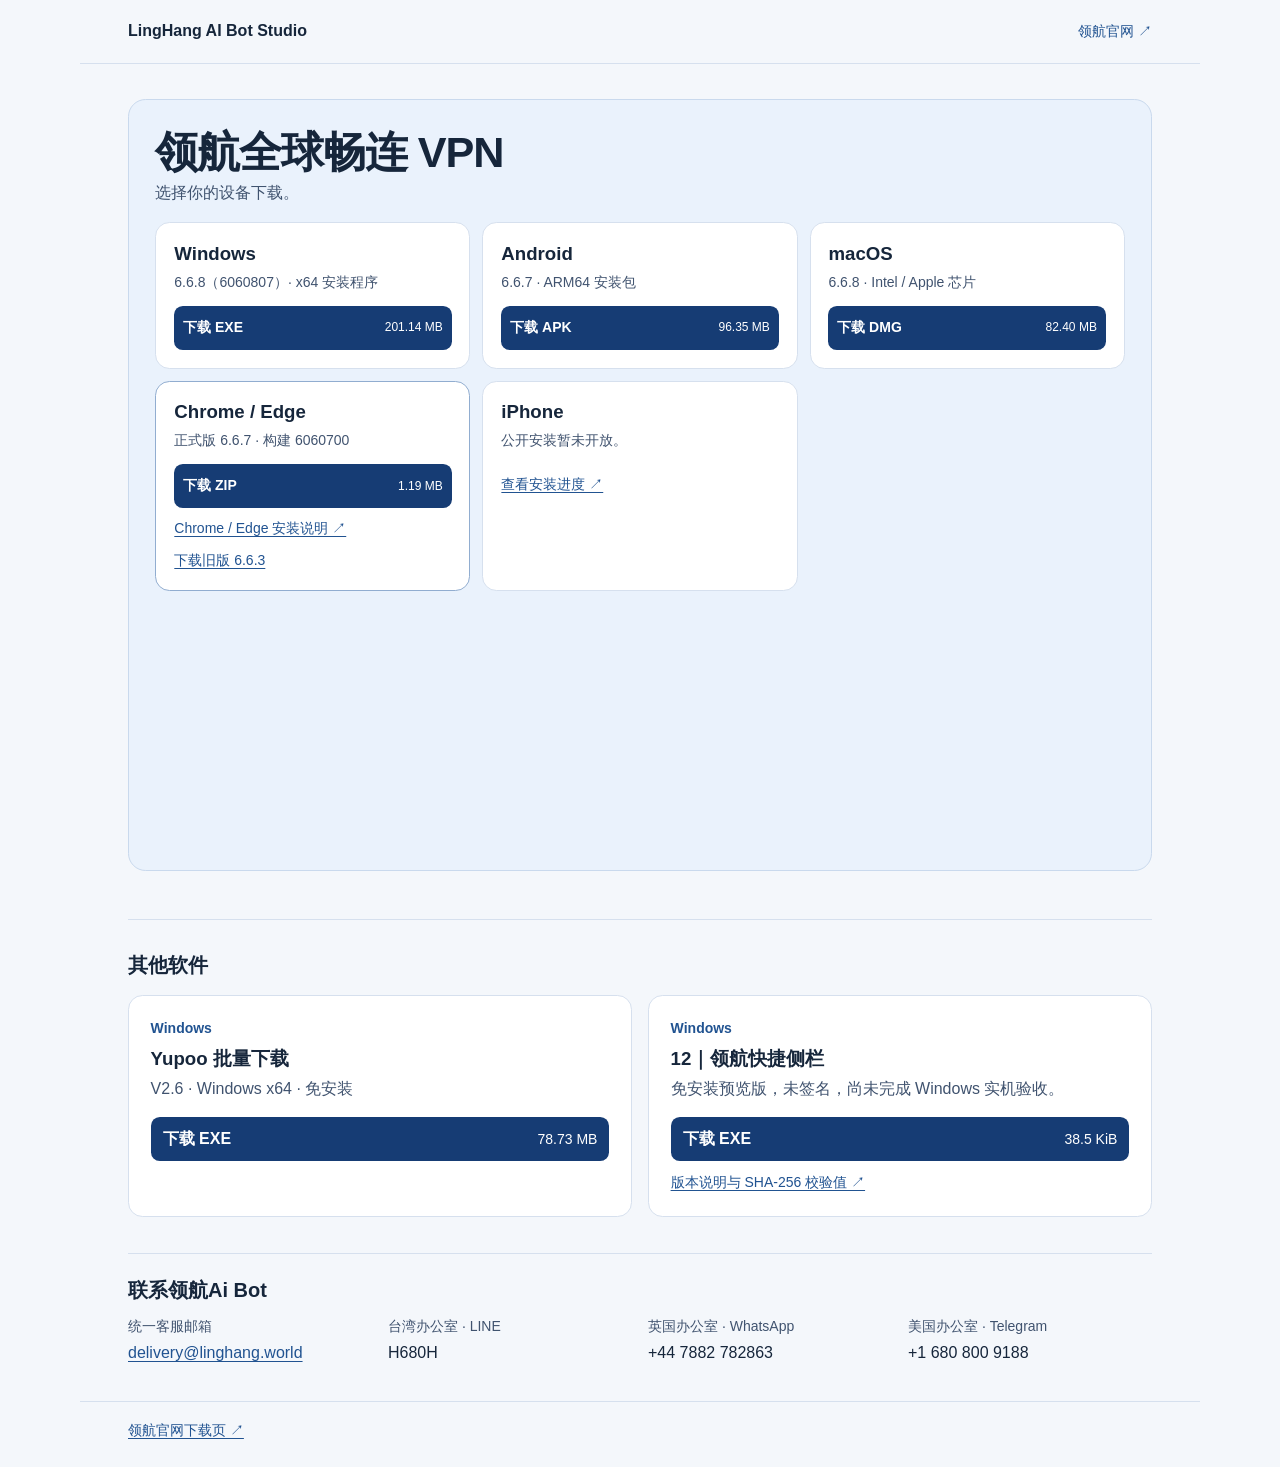
==== index.html @ 9cdcf5c1 "Group VPN and software downloads and add Yupoo Windows executable" ====
<!doctype html>
<html lang="zh-CN">
<head>
  <meta charset="utf-8">
  <meta name="viewport" content="width=device-width,initial-scale=1">
  <meta name="description" content="公开安装包与适用设备。">
  <title>LingHang AI Bot Studio · 软件下载</title>
  <link rel="stylesheet" href="styles.css">
</head>
<body>
  <header class="top"><a class="brand" href="./">LingHang AI Bot Studio</a><a href="https://www.linghang.world/">领航官网 ↗</a></header>
  <main class="download-catalog">
    <section class="project-group vpn-group" aria-labelledby="vpn-title">
      <header class="project-heading">
        <h1 id="vpn-title">领航全球畅连 VPN</h1>
        <p>选择你的设备下载。</p>
      </header>
      <div class="downloads vpn-downloads">
        <article>
        <h2>Windows</h2>
        <p>6.6.8（6060807）· x64 安装程序</p>
        <a class="download" href="https://github.com/safaeaefasf/linghang-downloads/releases/download/windows-6.6.8-6060807/Linghang-Setup-6.6.8-6060807-win-x64.exe" data-asset="Linghang-Setup-6.6.8-6060807-win-x64.exe">下载 EXE <span>201.14 MB</span></a>
      </article>
        <article>
        <h2>Android</h2>
        <p>6.6.7 · ARM64 安装包</p>
        <a class="download" href="https://github.com/safaeaefasf/linghang-downloads/releases/download/android-6.6.7-6060700/linghang-6.6.7-android-arm64-release.apk" data-asset="linghang-6.6.7-android-arm64-release.apk">下载 APK <span>96.35 MB</span></a>
      </article>
        <article>
        <h2>macOS</h2>
        <p>6.6.8 · Intel / Apple 芯片</p>
        <a class="download" href="https://github.com/safaeaefasf/linghang-downloads/releases/download/macos-6.6.8-6060801/Linghang-6.6.8-6060801-macOS-universal.dmg" data-asset="Linghang-6.6.8-6060801-macOS-universal.dmg">下载 DMG <span>82.40 MB</span></a>
      </article>
        <article class="browser-card">
        <h2>Chrome / Edge</h2>
        <p>正式版 6.6.7 · 构建 6060700</p>
        <a class="download" href="https://github.com/safaeaefasf/linghang-downloads/releases/download/browser-6.6.7-6060700/linghang-browser-6.6.7.zip" data-asset="linghang-browser-6.6.7.zip">下载 ZIP <span>1.19 MB</span></a>
        <div class="browser-links">
          <a class="secondary" href="https://www.linghang.world/downloads#web-launcher">Chrome / Edge 安装说明 ↗</a>
          <a class="secondary" href="https://github.com/safaeaefasf/linghang-downloads/releases/download/downloads-20261115/linghang-browser-6.6.3.zip" data-asset="linghang-browser-6.6.3.zip">下载旧版 6.6.3</a>
        </div>
      </article>
        <article>
        <h2>iPhone</h2>
        <p>公开安装暂未开放。</p>
        <a class="secondary" href="https://www.linghang.world/downloads#iphone-installation">查看安装进度 ↗</a>
      </article>
      </div>
    </section>

    <section id="other-software" class="project-group other-projects" aria-labelledby="other-title">
      <header class="project-heading"><h2 id="other-title">其他软件</h2></header>
      <div class="downloads other-downloads">
        <article id="yupoo-downloader">
        <p class="platform">Windows</p>
        <h3>Yupoo 批量下载</h3>
        <p>V2.6 · Windows x64 · 免安装</p>
        <a class="download" href="https://github.com/safaeaefasf/linghang-downloads/releases/download/yupoo-album-downloader-v2.6-20261121/Lieta_Yupoo_Downloader.exe" data-asset="Lieta_Yupoo_Downloader.exe">下载 EXE <span>78.73 MB</span></a>
      </article>
        <article id="desktop-sidebar">
        <p class="platform">Windows</p>
        <h3>12｜领航快捷侧栏</h3>
        <p>免安装预览版，未签名，尚未完成 Windows 实机验收。</p>
        <a class="download" href="https://github.com/safaeaefasf/linghang-downloads/releases/download/desktop-sidebar-20261116/Linghang-Desktop-Sidebar-Portable.exe" data-asset="Linghang-Desktop-Sidebar-Portable.exe">下载 EXE <span>38.5 KiB</span></a>
        <a class="secondary" href="https://github.com/safaeaefasf/linghang-downloads/releases/tag/desktop-sidebar-20261116">版本说明与 SHA-256 校验值 ↗</a>
      </article>
      </div>
    </section>

    <section class="contact" aria-labelledby="contact-title">
      <h2 id="contact-title">联系领航Ai Bot</h2>
      <address>
        <dl>
          <div><dt>统一客服邮箱</dt><dd><a href="mailto:delivery@linghang.world">delivery@linghang.world</a></dd></div>
          <div><dt>台湾办公室 · LINE</dt><dd>H680H</dd></div>
          <div><dt>英国办公室 · WhatsApp</dt><dd>+44 7882 782863</dd></div>
          <div><dt>美国办公室 · Telegram</dt><dd>+1 680 800 9188</dd></div>
        </dl>
      </address>
    </section>
  </main>
  <footer><a href="https://www.linghang.world/downloads">领航官网下载页 ↗</a></footer>
</body>
</html>
---- styles.css ----
:root {
  color-scheme: light;
  font-family: Inter, "Segoe UI", "Microsoft YaHei", "PingFang SC", sans-serif;
  font-size: 100%;
  line-height: 1.55;
  color: #16263b;
  background: #f4f7fb;
  --color-muted: #40536f;
  --color-link: #215391;
  --color-line: #d6e0ee;
  --color-primary: #163c74;
  --color-primary-hover: #22538d;
  --text-small: .875rem;
  --text-body: 1rem;
  --text-card: 1.25rem;
  --text-page: clamp(2rem, 1.63rem + 1.6vw, 3rem);
  --gutter: clamp(1rem, 4vw, 3rem);
}

*, *::before, *::after { box-sizing: border-box; }
body { margin: 0; font-size: var(--text-body); }
a { color: var(--color-link); text-underline-offset: .2em; }
a:focus-visible { outline: 3px solid #1768ba; outline-offset: 4px; }

.top, main, footer {
  width: min(100%, 70rem);
  margin-inline: auto;
  padding-inline: var(--gutter);
}

.top {
  display: flex;
  align-items: center;
  justify-content: space-between;
  flex-wrap: wrap;
  gap: .5rem 1rem;
  min-block-size: 4rem;
  padding-block: .75rem;
  border-bottom: 1px solid var(--color-line);
}
.top a { font-size: var(--text-small); text-decoration: none; }
.top a:hover { text-decoration: underline; }
.top .brand { color: inherit; font-size: var(--text-body); font-weight: 700; }

main { padding-block: clamp(1.75rem, 5vw, 3.5rem); }
h1 {
  margin: 0;
  font-size: var(--text-page);
  font-weight: 750;
  letter-spacing: -.025em;
  line-height: 1.16;
}
.intro { margin: .65rem 0 1.65rem; color: var(--color-muted); }
.downloads { display: grid; grid-template-columns: minmax(0, 1fr); gap: 1rem; }

.downloads > article {
  min-width: 0;
  padding: clamp(1rem, 2.4vw, 1.35rem);
  border: 1px solid var(--color-line);
  border-radius: .9rem;
  background: #fff;
}
.downloads .browser-card { border-color: #91add0; }
.platform {
  margin: 0 0 .4rem;
  color: var(--color-link);
  font-size: var(--text-small);
  font-weight: 700;
}
h2 { margin: 0; font-size: var(--text-card); font-weight: 700; line-height: 1.35; }
article p:not(.platform) { margin: .4rem 0 .95rem; color: var(--color-muted); overflow-wrap: anywhere; }

.download {
  display: flex;
  justify-content: space-between;
  align-items: center;
  gap: .65rem;
  min-block-size: 2.75rem;
  padding: .5rem .75rem;
  border-radius: .55rem;
  background: var(--color-primary);
  color: #fff;
  font-weight: 700;
  text-decoration: none;
}
.download:hover { background: var(--color-primary-hover); }
.download span { flex: none; font-size: var(--text-small); font-weight: 500; font-variant-numeric: tabular-nums; }
.secondary { display: inline-block; margin-top: .65rem; font-size: var(--text-small); overflow-wrap: anywhere; }
.browser-links { display: flex; flex-wrap: wrap; column-gap: 1rem; }

.contact { border-top: 1px solid var(--color-line); margin-top: 2.25rem; padding-top: 1.4rem; }
.contact address { font-style: normal; }
.contact dl {
  display: grid;
  grid-template-columns: repeat(auto-fit, minmax(min(100%, 12rem), 1fr));
  gap: .9rem 1rem;
  margin: .8rem 0 0;
}
.contact dt { color: var(--color-muted); font-size: var(--text-small); }
.contact dd { margin: .2rem 0 0; overflow-wrap: anywhere; }
footer { border-top: 1px solid var(--color-line); padding-block: 1.1rem 1.6rem; font-size: var(--text-small); }

@media (min-width: 40rem) {
  .downloads { grid-template-columns: repeat(2, minmax(0, 1fr)); }
}
@media (min-width: 59rem) {
  .downloads { grid-template-columns: repeat(3, minmax(0, 1fr)); }
}

/* Keep the VPN catalog in the first viewport and give each later project its own card. */
.download-catalog { padding-block: clamp(1rem, 3vw, 2.2rem); }
.project-group { min-width: 0; }
.project-heading { margin-bottom: 1rem; }
.project-heading h1 { font-size: clamp(1.7rem, 1.2rem + 2vw, 2.7rem); }
.project-heading p { margin: .3rem 0 0; color: var(--color-muted); }
.vpn-group {
  padding: clamp(.9rem, 2.5vw, 1.65rem);
  border: 1px solid #c9d9ed;
  border-radius: 1.1rem;
  background: #eaf2fc;
}
.vpn-downloads { gap: .75rem; }
.vpn-downloads > article { padding: clamp(.75rem, 1.7vw, 1.12rem); }
.vpn-downloads article h2, .other-downloads article h3 {
  margin: 0;
  font-size: clamp(1rem, .91rem + .32vw, 1.2rem);
  font-weight: 700;
  line-height: 1.35;
}
.vpn-downloads article p { font-size: var(--text-small); margin: .35rem 0 .75rem; }
.vpn-downloads .download { gap: .3rem; padding-inline: .55rem; font-size: var(--text-small); }
.vpn-downloads .download span { font-size: .75rem; }
.other-projects {
  margin-top: clamp(1.65rem, 4vw, 3rem);
  padding-top: clamp(1.2rem, 3vw, 2rem);
  border-top: 1px solid var(--color-line);
}
@media (min-width: 22.5rem) and (max-width: 39.99rem) {
  .vpn-downloads { grid-template-columns: repeat(2, minmax(0, 1fr)); gap: .55rem; }
}
@media (min-width: 59rem) {
  .vpn-group { min-block-size: max(27rem, calc(100svh - 8rem)); }
  .other-downloads { grid-template-columns: repeat(2, minmax(0, 1fr)); }
}
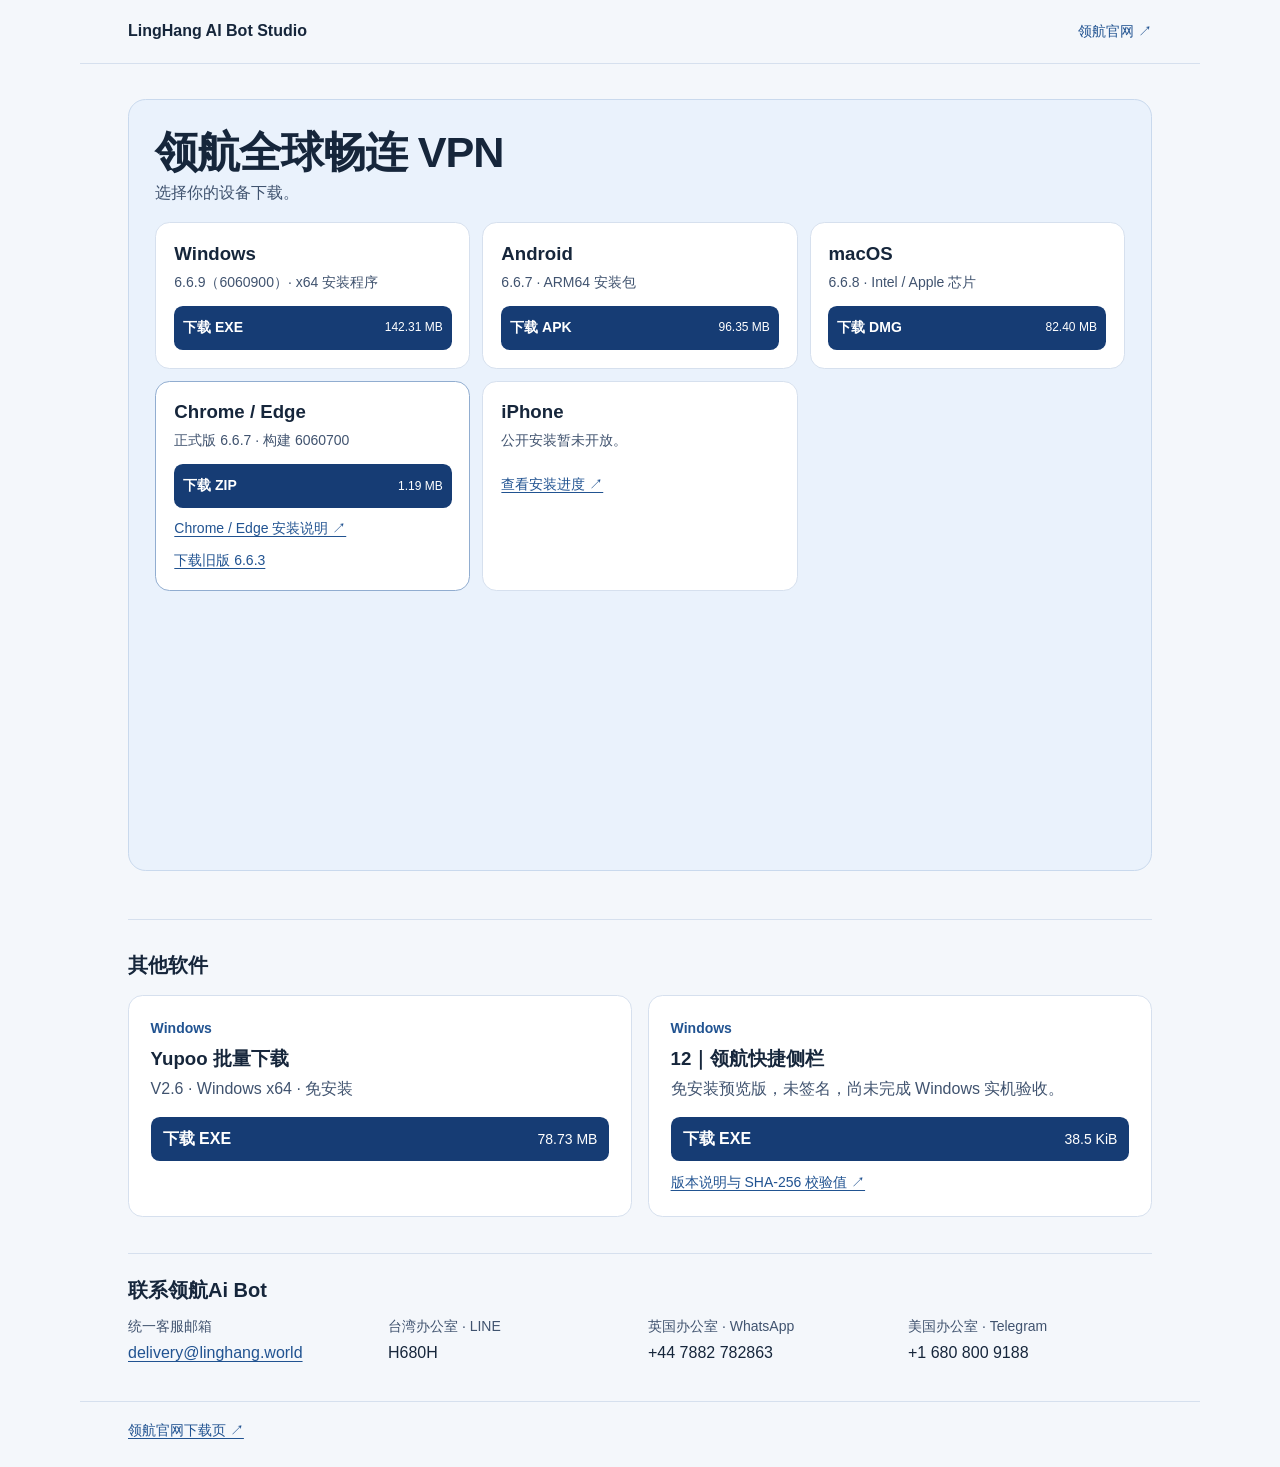
==== commit c9b0c5cb: "Publish Windows 6.6.9 build 6060900 on downloads page" ====
--- a/index.html
+++ b/index.html
@@ -18,8 +18,8 @@
       <div class="downloads vpn-downloads">
         <article>
         <h2>Windows</h2>
-        <p>6.6.8（6060807）· x64 安装程序</p>
-        <a class="download" href="https://github.com/safaeaefasf/linghang-downloads/releases/download/windows-6.6.8-6060807/Linghang-Setup-6.6.8-6060807-win-x64.exe" data-asset="Linghang-Setup-6.6.8-6060807-win-x64.exe">下载 EXE <span>201.14 MB</span></a>
+        <p>6.6.9（6060900）· x64 安装程序</p>
+        <a class="download" href="https://github.com/safaeaefasf/linghang-downloads/releases/download/windows-6.6.9-6060900/Linghang-Setup-6.6.9-6060900-win-x64.exe" data-asset="Linghang-Setup-6.6.9-6060900-win-x64.exe">下载 EXE <span>142.31 MB</span></a>
       </article>
         <article>
         <h2>Android</h2>
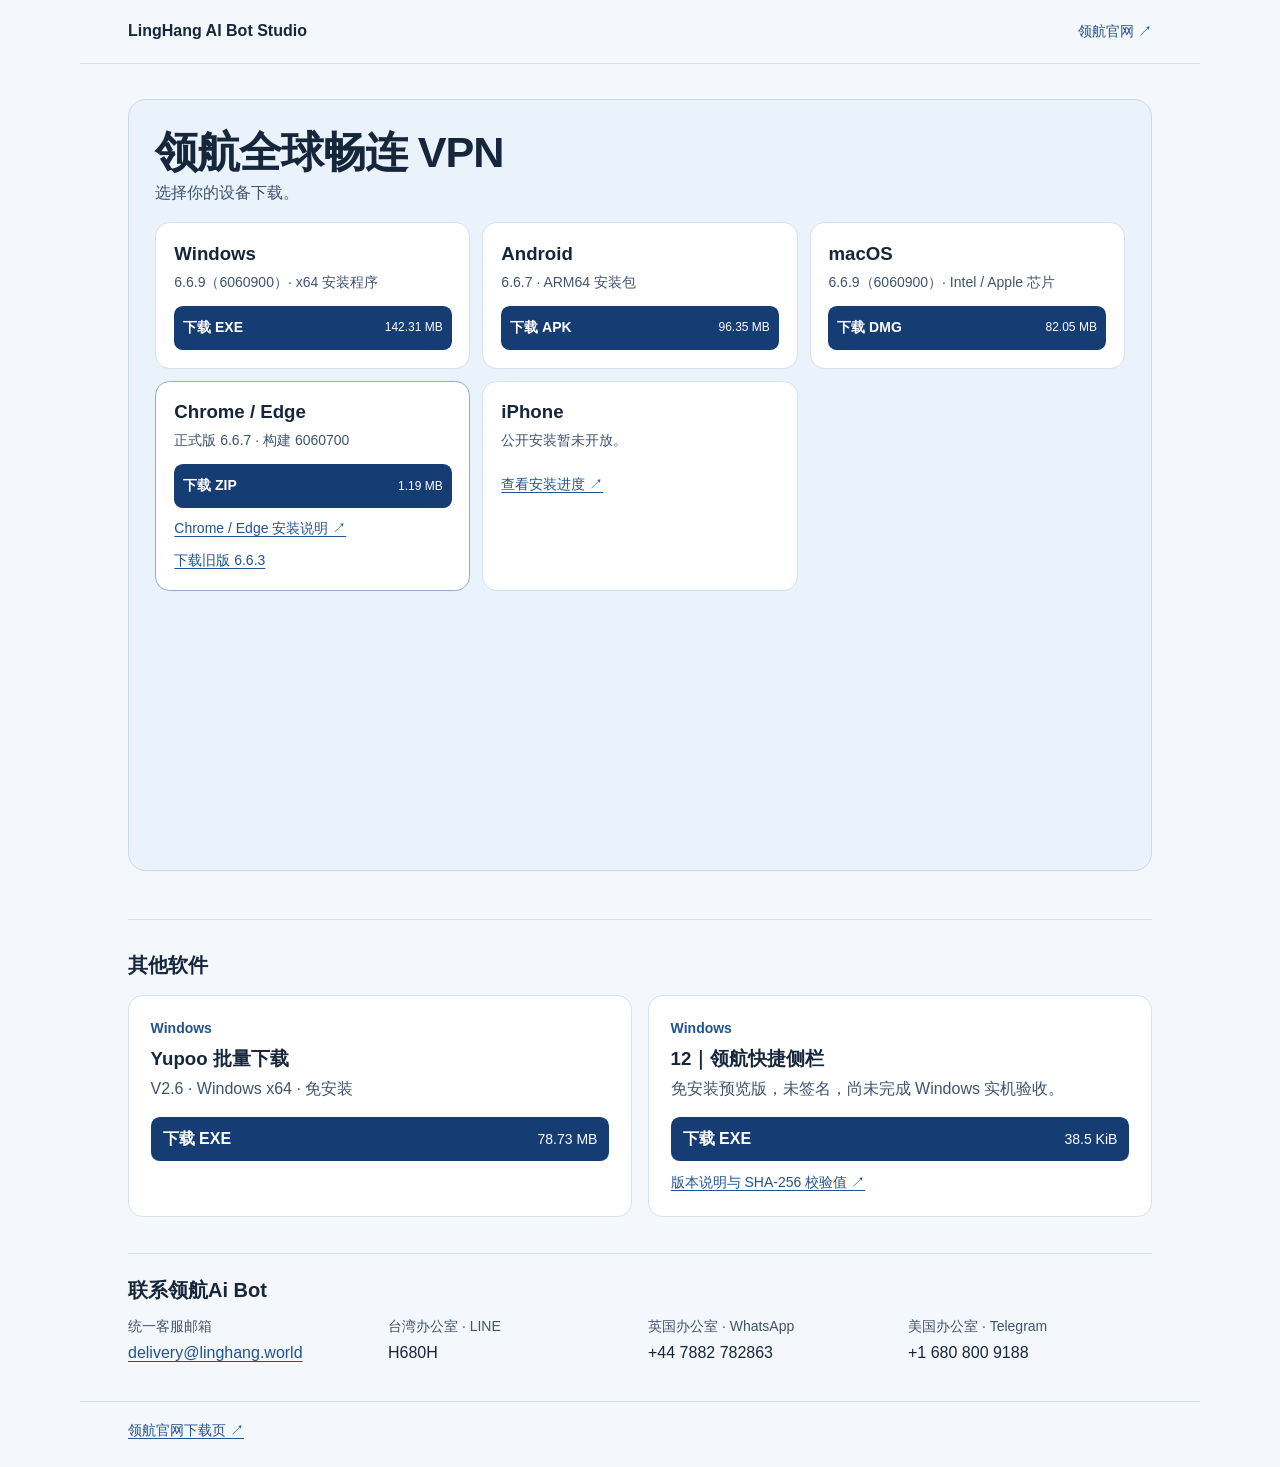
==== commit 6defc6d9: "Update the macOS download to notarized 6.6.9 build 6060900" ====
--- a/index.html
+++ b/index.html
@@ -28,8 +28,8 @@
       </article>
         <article>
         <h2>macOS</h2>
-        <p>6.6.8 · Intel / Apple 芯片</p>
-        <a class="download" href="https://github.com/safaeaefasf/linghang-downloads/releases/download/macos-6.6.8-6060801/Linghang-6.6.8-6060801-macOS-universal.dmg" data-asset="Linghang-6.6.8-6060801-macOS-universal.dmg">下载 DMG <span>82.40 MB</span></a>
+        <p>6.6.9（6060900）· Intel / Apple 芯片</p>
+        <a class="download" href="https://github.com/safaeaefasf/linghang-downloads/releases/download/macos-6.6.9-6060900/Linghang-6.6.9-6060900-macOS-universal.dmg" data-asset="Linghang-6.6.9-6060900-macOS-universal.dmg">下载 DMG <span>82.05 MB</span></a>
       </article>
         <article class="browser-card">
         <h2>Chrome / Edge</h2>
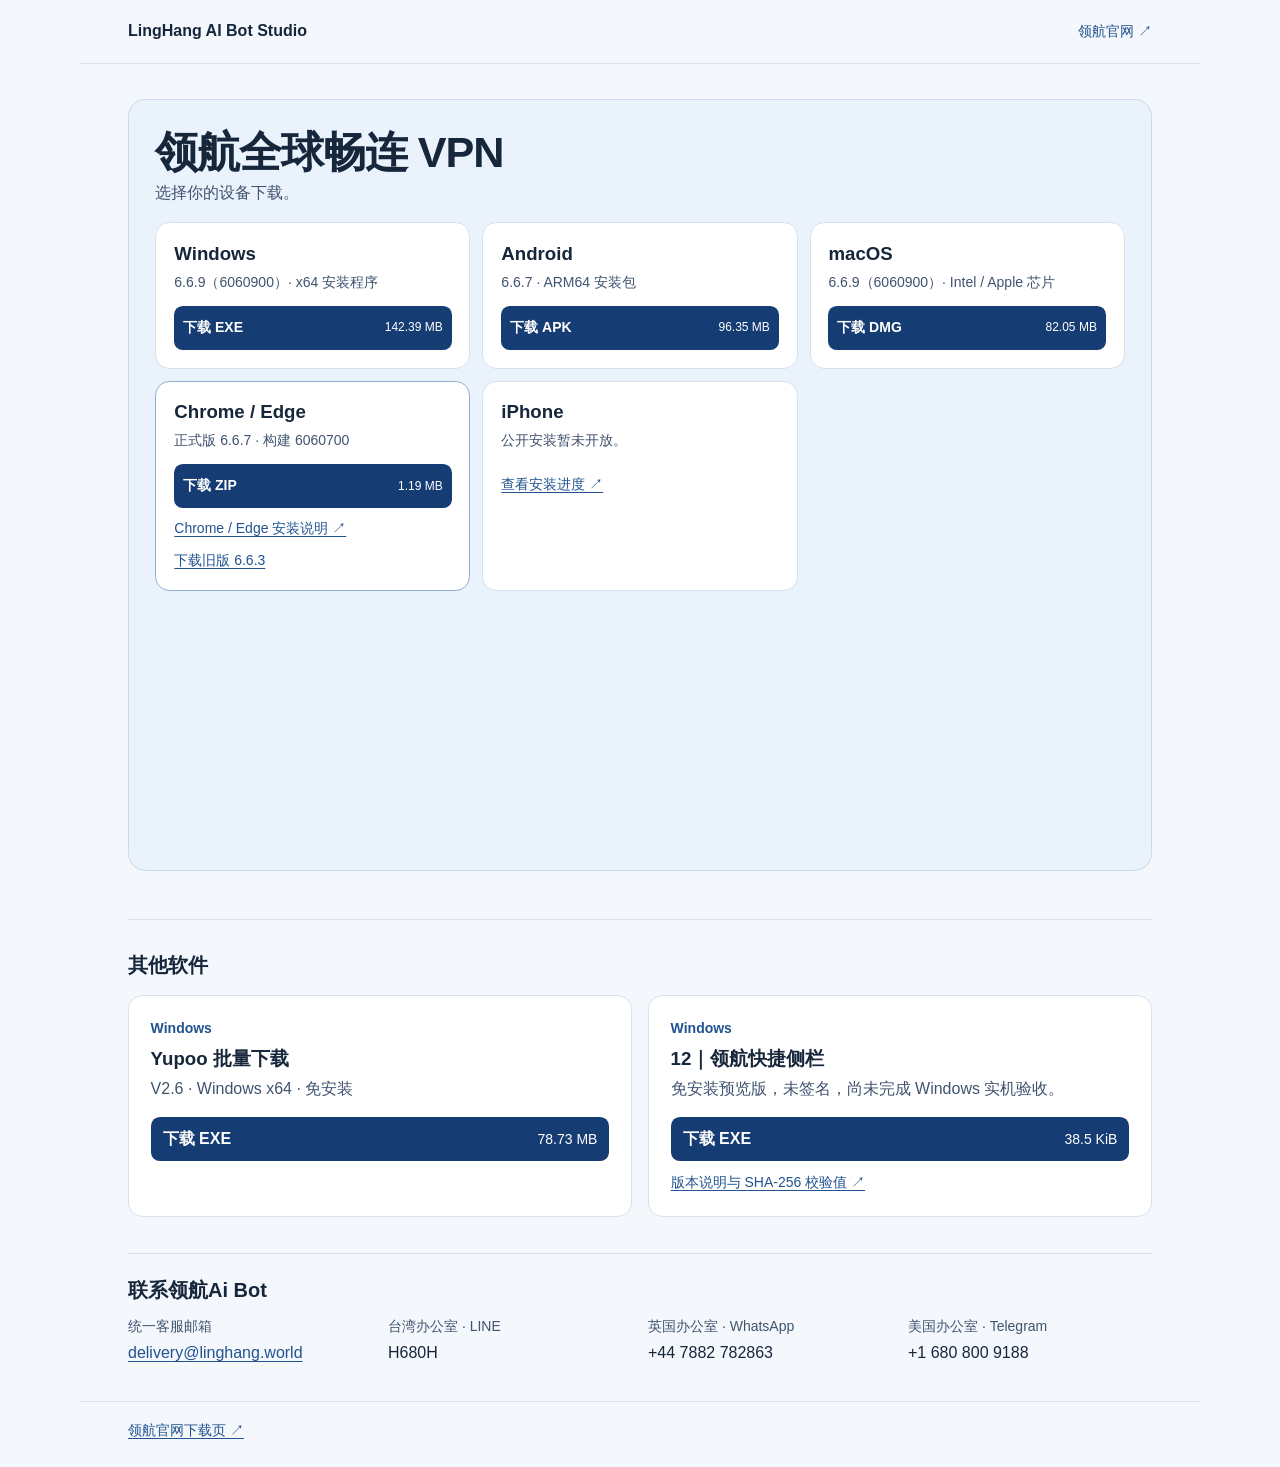
==== commit 5eaa4e23: "Refresh Windows 6060900 installer size" ====
--- a/index.html
+++ b/index.html
@@ -19,7 +19,7 @@
         <article>
         <h2>Windows</h2>
         <p>6.6.9（6060900）· x64 安装程序</p>
-        <a class="download" href="https://github.com/safaeaefasf/linghang-downloads/releases/download/windows-6.6.9-6060900/Linghang-Setup-6.6.9-6060900-win-x64.exe" data-asset="Linghang-Setup-6.6.9-6060900-win-x64.exe">下载 EXE <span>142.31 MB</span></a>
+        <a class="download" href="https://github.com/safaeaefasf/linghang-downloads/releases/download/windows-6.6.9-6060900/Linghang-Setup-6.6.9-6060900-win-x64.exe" data-asset="Linghang-Setup-6.6.9-6060900-win-x64.exe">下载 EXE <span>142.39 MB</span></a>
       </article>
         <article>
         <h2>Android</h2>
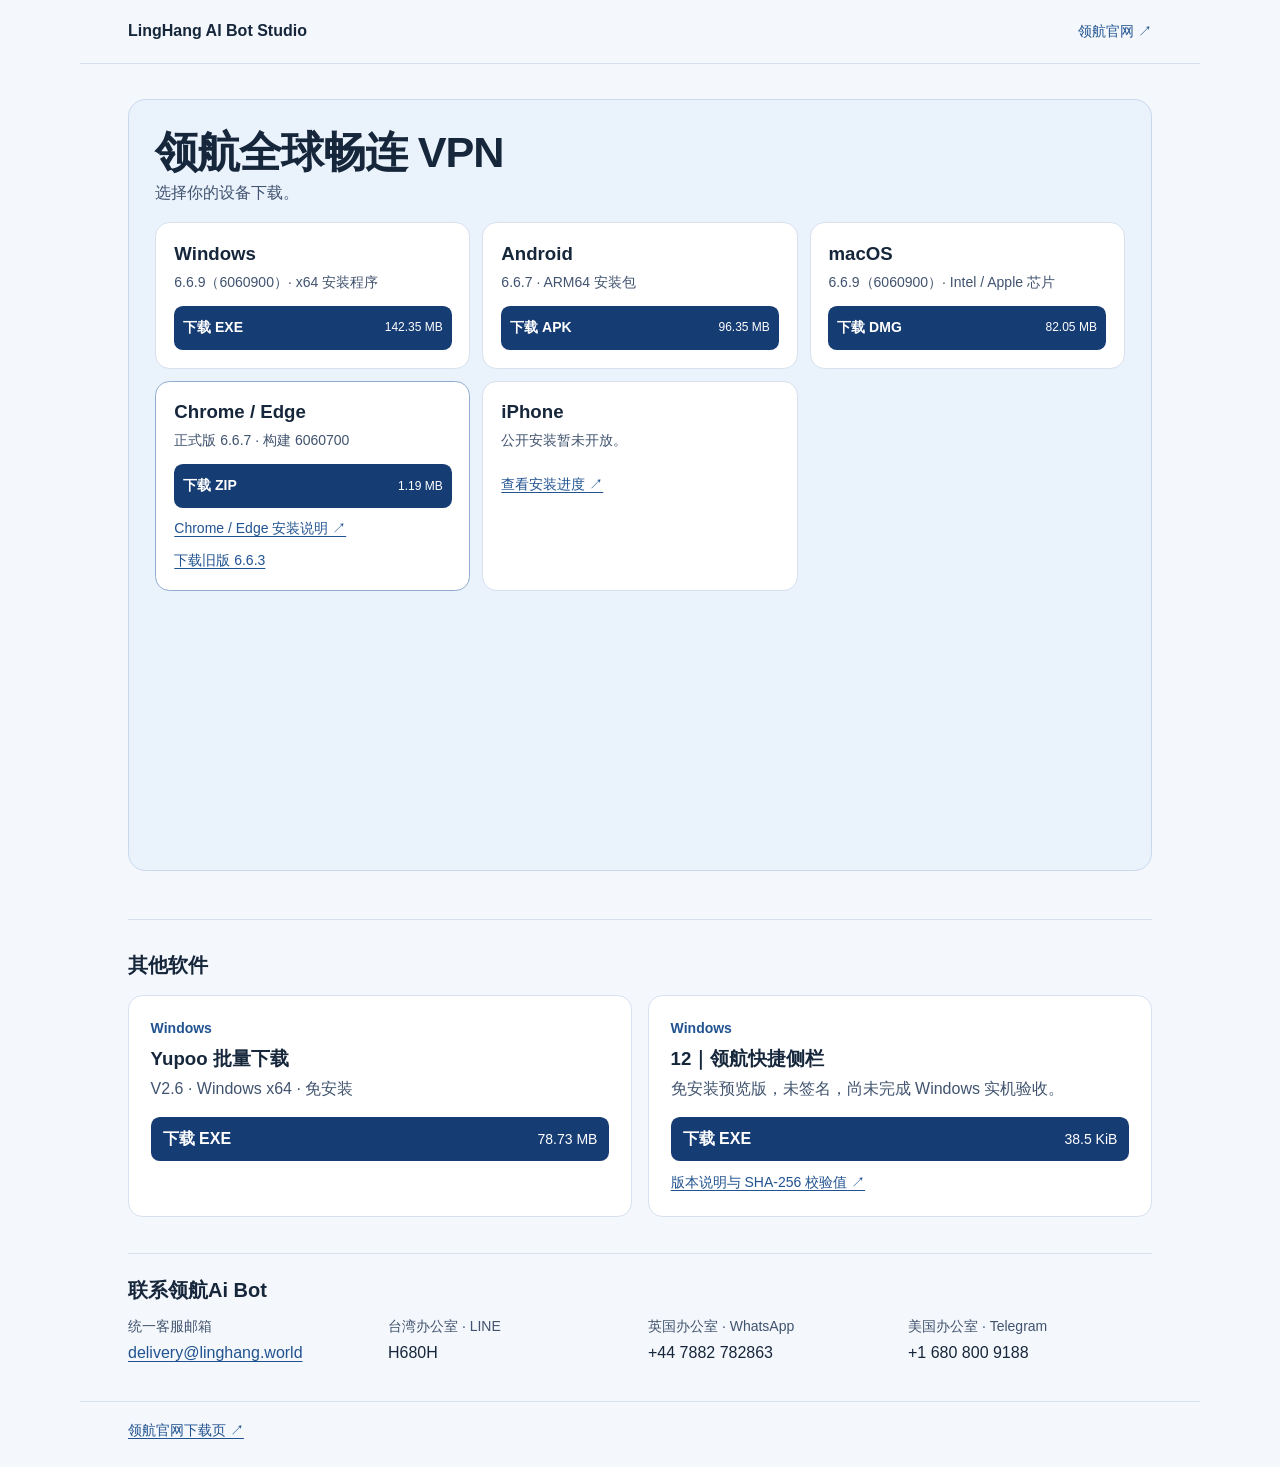
==== commit 2eaff637: "Refresh Windows 6060900 installer size" ====
--- a/index.html
+++ b/index.html
@@ -19,7 +19,7 @@
         <article>
         <h2>Windows</h2>
         <p>6.6.9（6060900）· x64 安装程序</p>
-        <a class="download" href="https://github.com/safaeaefasf/linghang-downloads/releases/download/windows-6.6.9-6060900/Linghang-Setup-6.6.9-6060900-win-x64.exe" data-asset="Linghang-Setup-6.6.9-6060900-win-x64.exe">下载 EXE <span>142.39 MB</span></a>
+        <a class="download" href="https://github.com/safaeaefasf/linghang-downloads/releases/download/windows-6.6.9-6060900/Linghang-Setup-6.6.9-6060900-win-x64.exe" data-asset="Linghang-Setup-6.6.9-6060900-win-x64.exe">下载 EXE <span>142.35 MB</span></a>
       </article>
         <article>
         <h2>Android</h2>
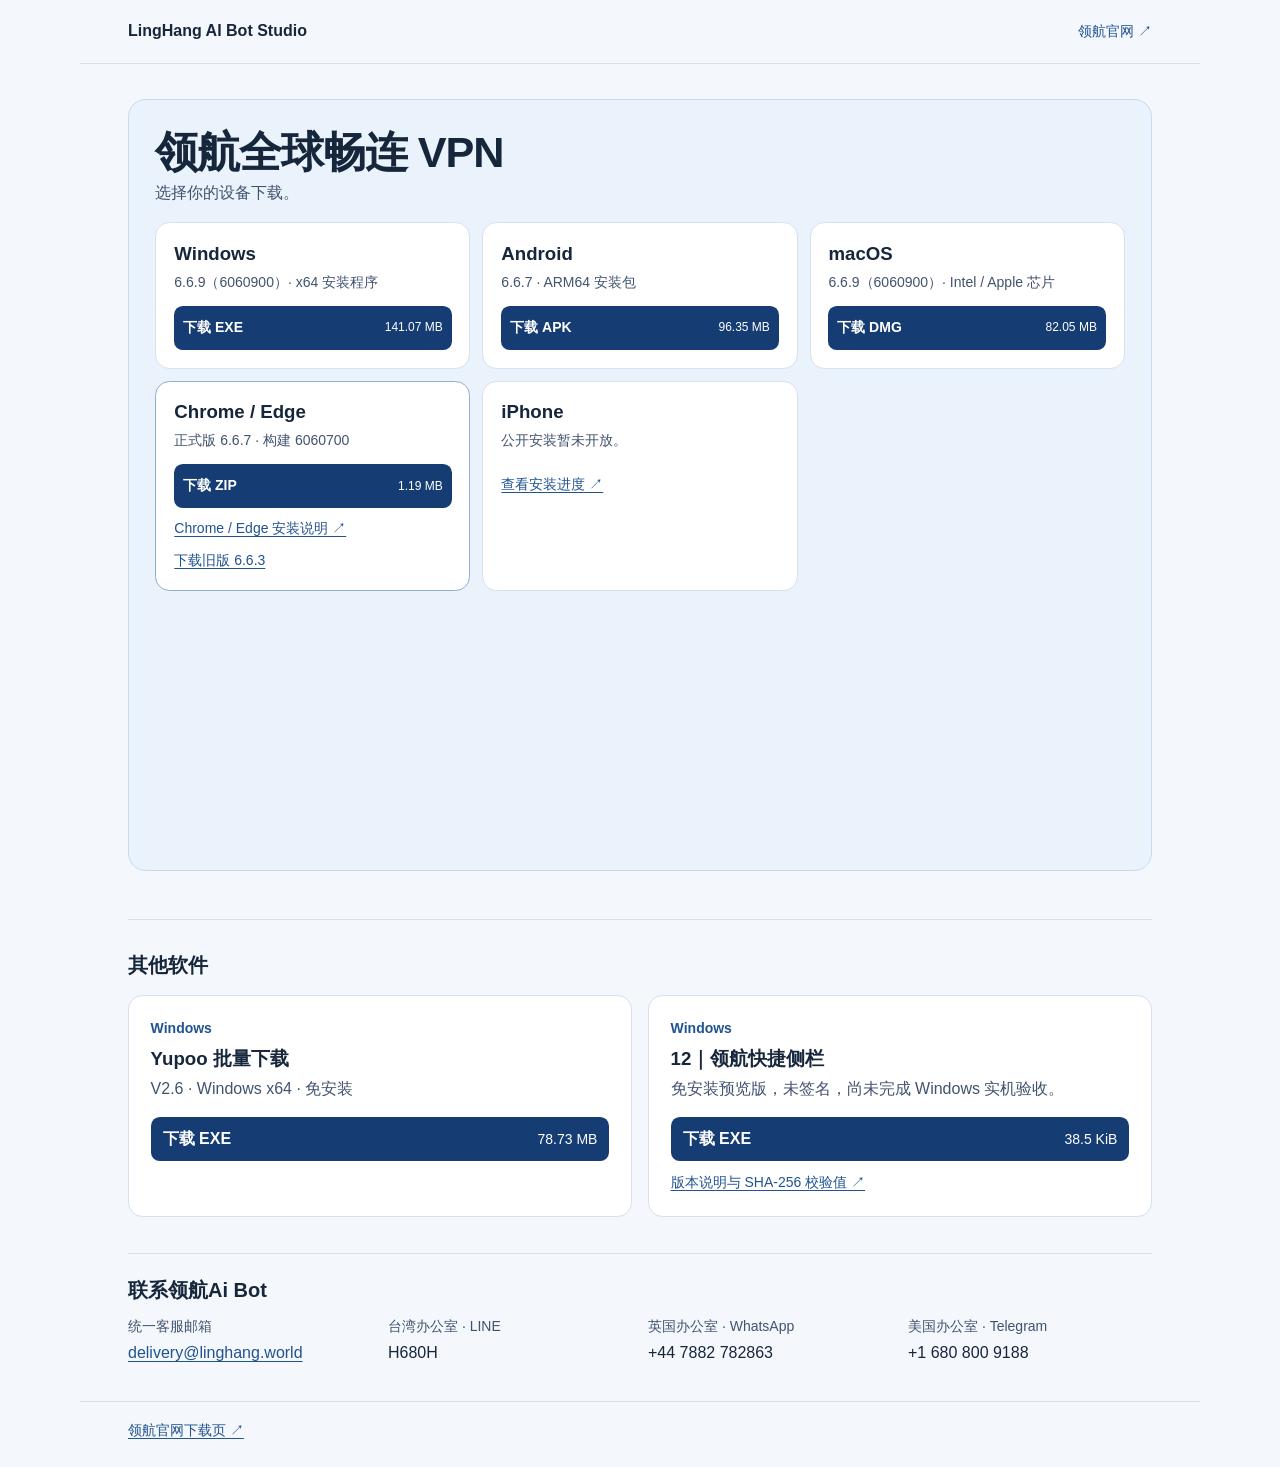
==== commit e4bf5265: "Refresh Windows 6060900 installer size" ====
--- a/index.html
+++ b/index.html
@@ -19,7 +19,7 @@
         <article>
         <h2>Windows</h2>
         <p>6.6.9（6060900）· x64 安装程序</p>
-        <a class="download" href="https://github.com/safaeaefasf/linghang-downloads/releases/download/windows-6.6.9-6060900/Linghang-Setup-6.6.9-6060900-win-x64.exe" data-asset="Linghang-Setup-6.6.9-6060900-win-x64.exe">下载 EXE <span>142.35 MB</span></a>
+        <a class="download" href="https://github.com/safaeaefasf/linghang-downloads/releases/download/windows-6.6.9-6060900/Linghang-Setup-6.6.9-6060900-win-x64.exe" data-asset="Linghang-Setup-6.6.9-6060900-win-x64.exe">下载 EXE <span>141.07 MB</span></a>
       </article>
         <article>
         <h2>Android</h2>
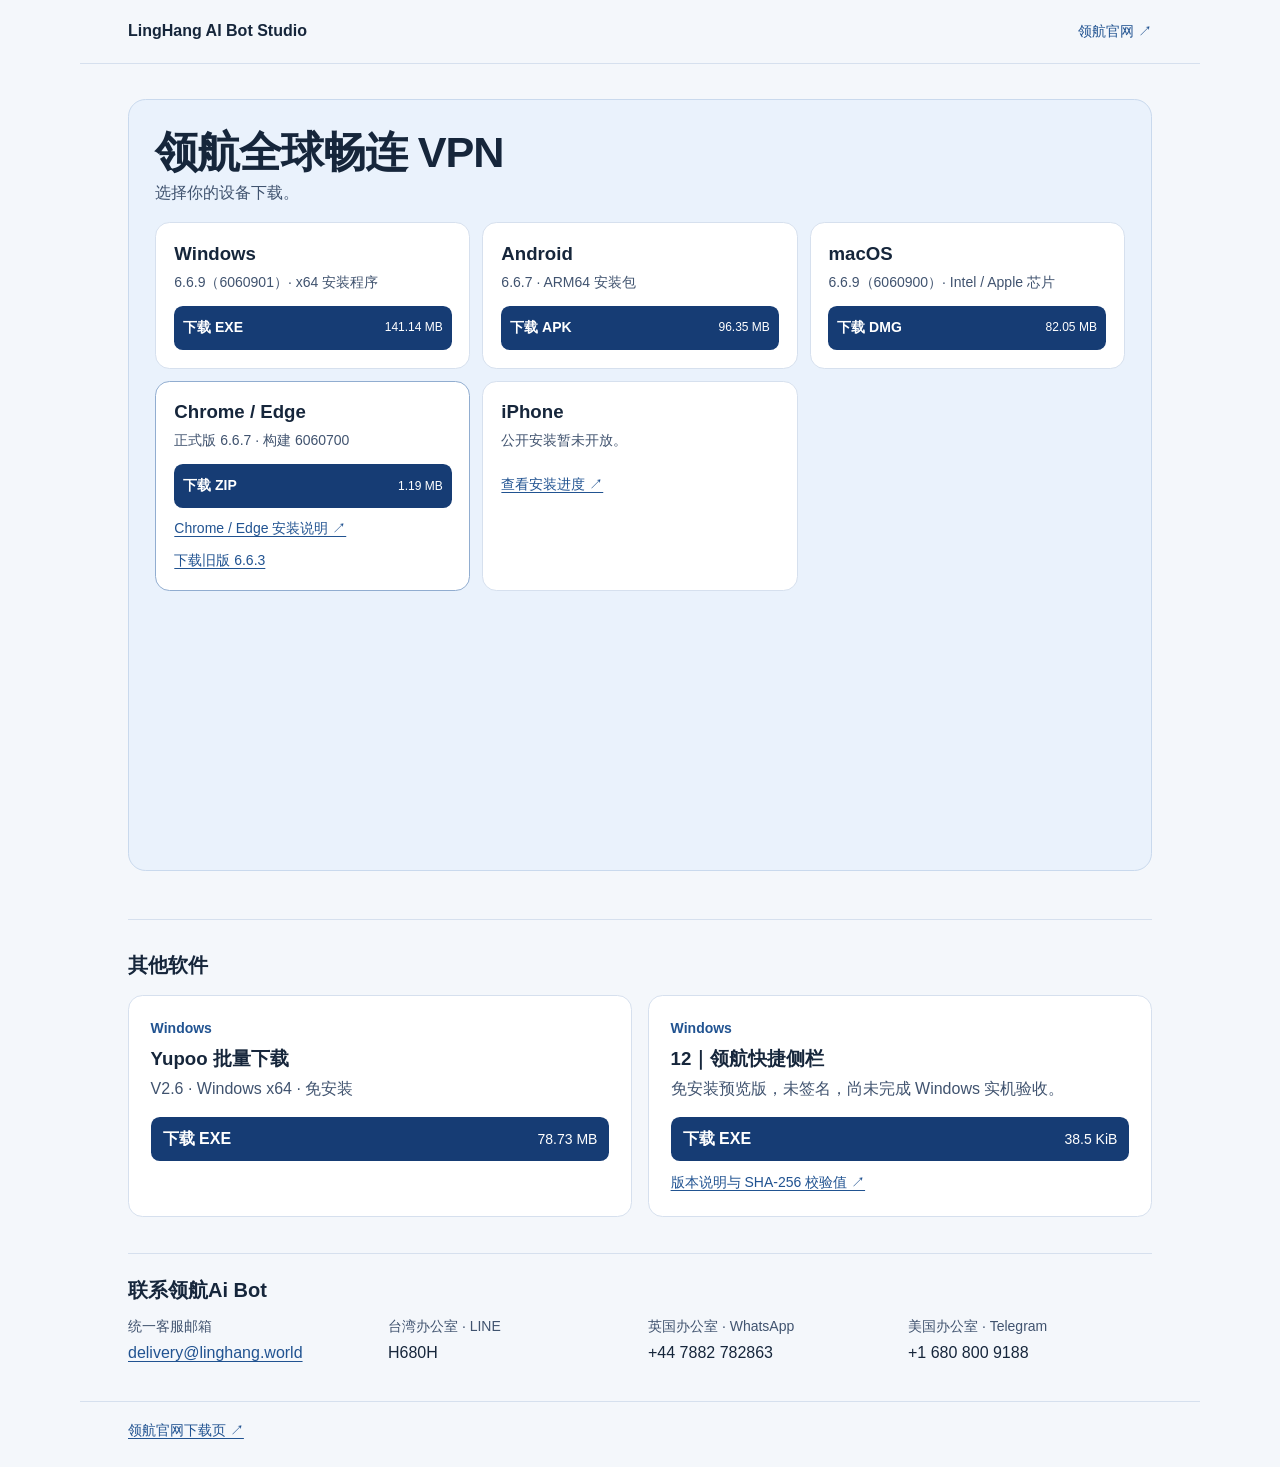
==== commit 59548e84: "Publish Windows 6060901 download" ====
--- a/index.html
+++ b/index.html
@@ -18,8 +18,8 @@
       <div class="downloads vpn-downloads">
         <article>
         <h2>Windows</h2>
-        <p>6.6.9（6060900）· x64 安装程序</p>
-        <a class="download" href="https://github.com/safaeaefasf/linghang-downloads/releases/download/windows-6.6.9-6060900/Linghang-Setup-6.6.9-6060900-win-x64.exe" data-asset="Linghang-Setup-6.6.9-6060900-win-x64.exe">下载 EXE <span>141.07 MB</span></a>
+        <p>6.6.9（6060901）· x64 安装程序</p>
+        <a class="download" href="https://github.com/safaeaefasf/linghang-downloads/releases/download/windows-6.6.9-6060901/Linghang-Setup-6.6.9-6060901-win-x64.exe" data-asset="Linghang-Setup-6.6.9-6060901-win-x64.exe">下载 EXE <span>141.14 MB</span></a>
       </article>
         <article>
         <h2>Android</h2>
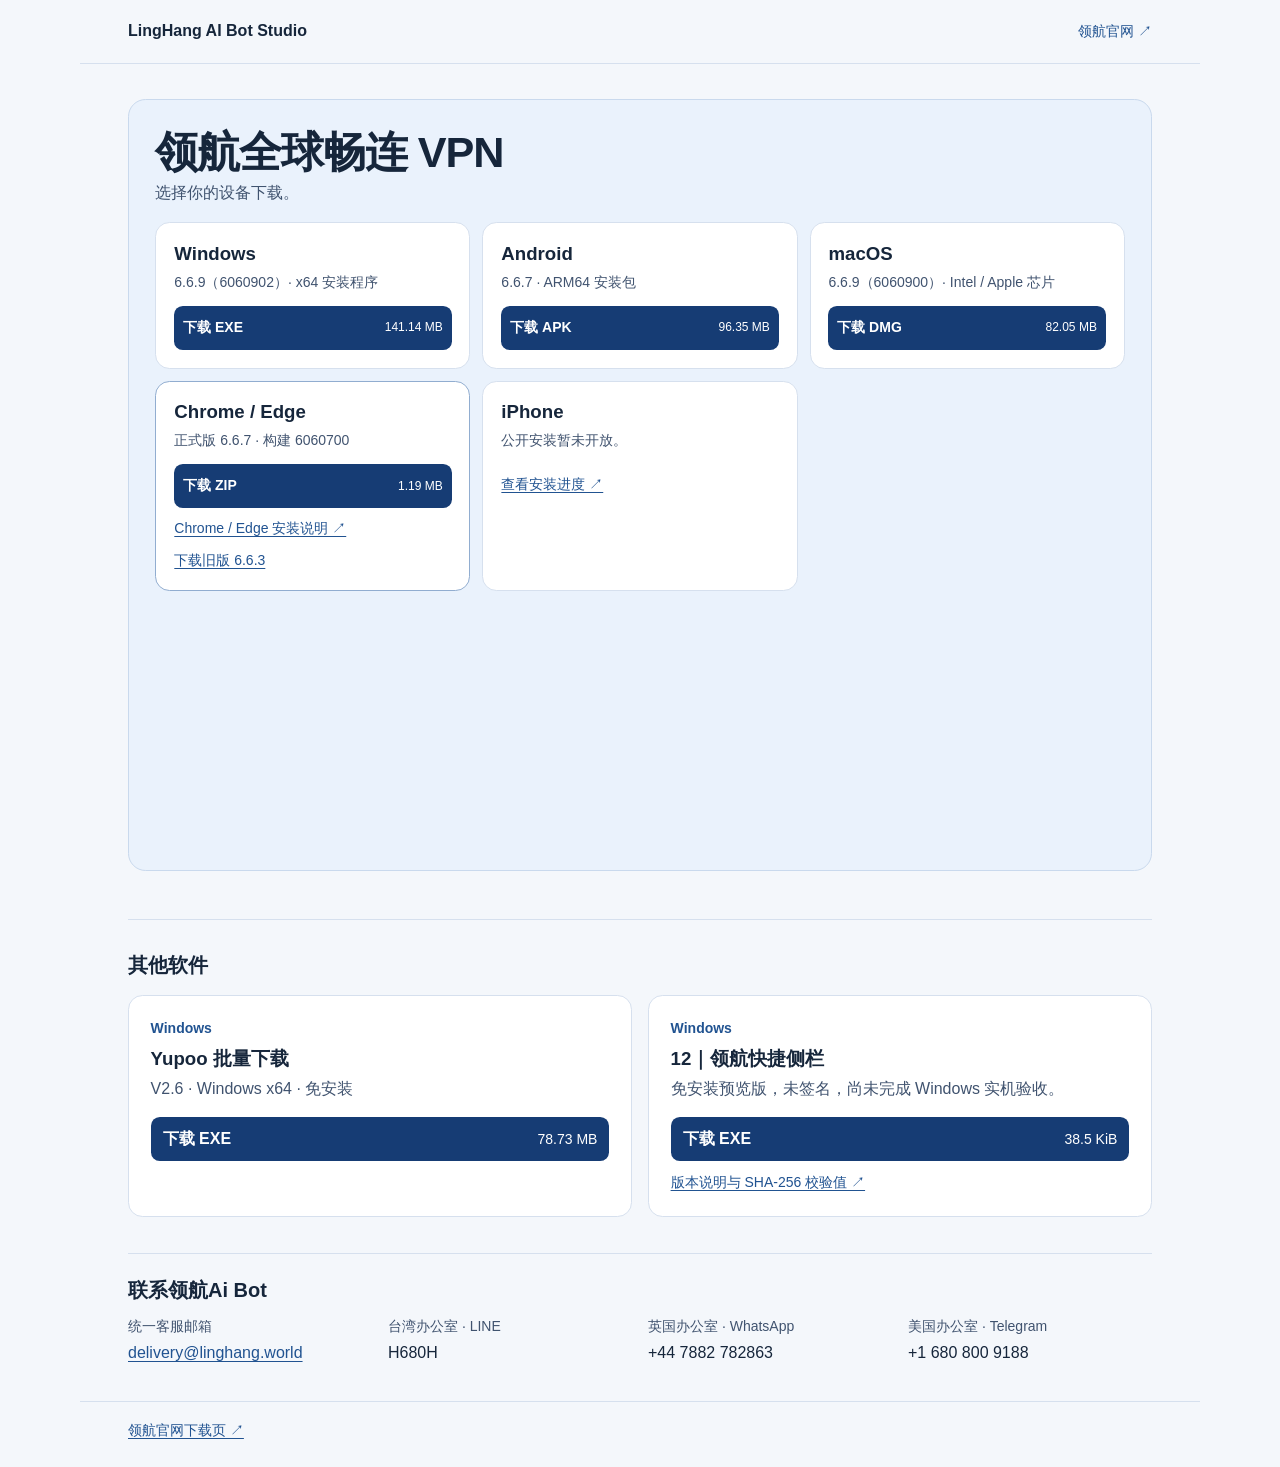
==== commit 4828c423: "Publish Windows 6060902 download" ====
--- a/index.html
+++ b/index.html
@@ -18,8 +18,8 @@
       <div class="downloads vpn-downloads">
         <article>
         <h2>Windows</h2>
-        <p>6.6.9（6060901）· x64 安装程序</p>
-        <a class="download" href="https://github.com/safaeaefasf/linghang-downloads/releases/download/windows-6.6.9-6060901/Linghang-Setup-6.6.9-6060901-win-x64.exe" data-asset="Linghang-Setup-6.6.9-6060901-win-x64.exe">下载 EXE <span>141.14 MB</span></a>
+        <p>6.6.9（6060902）· x64 安装程序</p>
+        <a class="download" href="https://node.linghang.world/downloads/Linghang-Setup-6.6.9-6060902-win-x64.exe" data-asset="Linghang-Setup-6.6.9-6060902-win-x64.exe">下载 EXE <span>141.14 MB</span></a>
       </article>
         <article>
         <h2>Android</h2>
